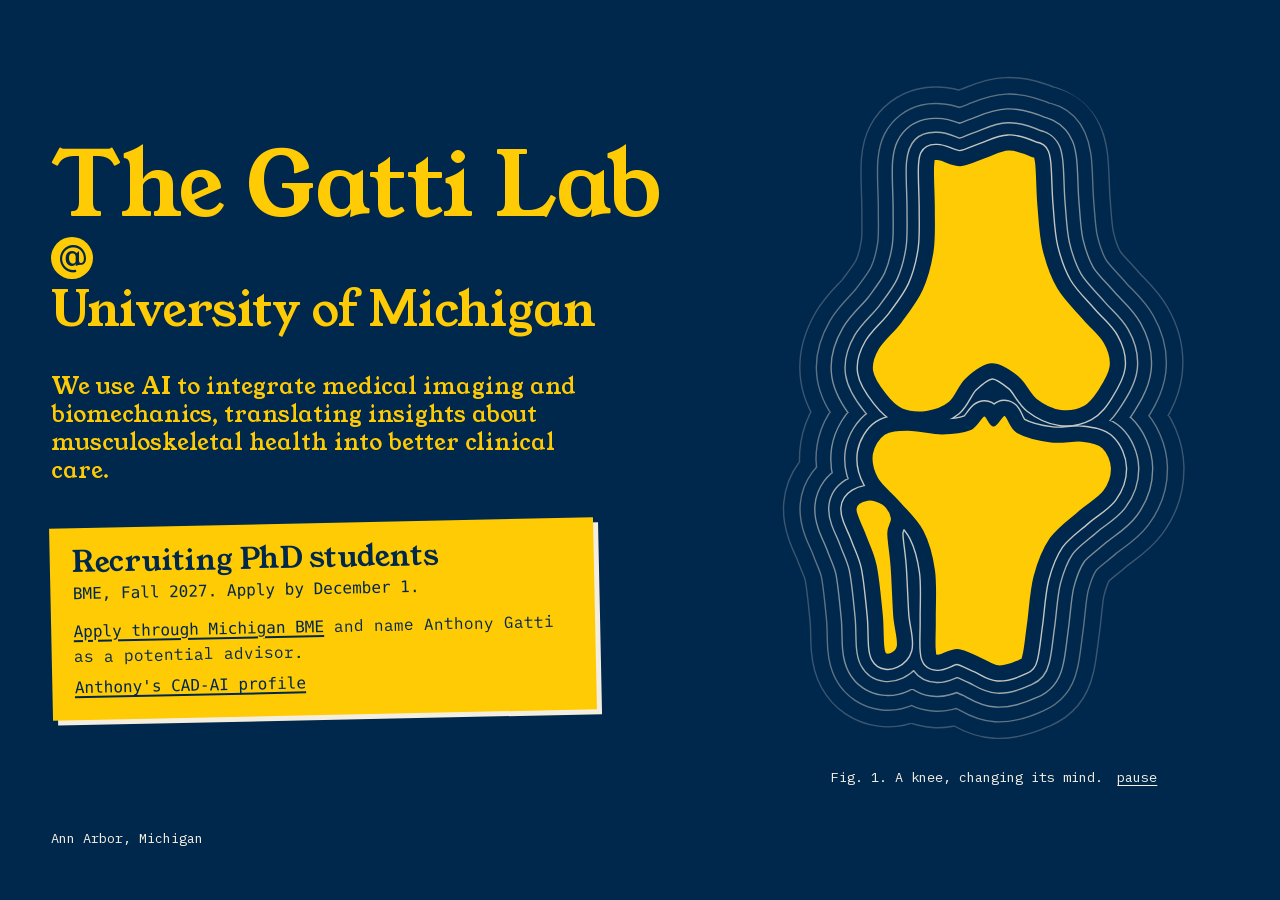
==== index.html @ 2c9ecda2 "Add The Gatti Lab site One-page static site for thegattilab.ai. index.html is the Michigan blue vers" ====
<!doctype html>
<html lang="en">
<head>
  <meta charset="utf-8">
  <meta name="viewport" content="width=device-width, initial-scale=1">
  <title>The Gatti Lab @ University of Michigan</title>
  <meta name="description" content="AI, medical imaging, and biomechanics for musculoskeletal health and clinical care. Recruiting PhD students in Biomedical Engineering for Fall 2027.">
  <meta name="theme-color" content="#00274c">

  <meta property="og:type" content="website">
  <meta property="og:url" content="https://thegattilab.ai/">
  <meta property="og:title" content="The Gatti Lab @ University of Michigan">
  <meta property="og:description" content="AI, medical imaging, and biomechanics for musculoskeletal health and clinical care. Recruiting PhD students, BME, Fall 2027.">
  <meta property="og:image" content="https://thegattilab.ai/assets/og-image.png">
  <meta name="twitter:card" content="summary_large_image">

  <link rel="icon" href="assets/favicon.svg" type="image/svg+xml">
  <link rel="preload" href="assets/fonts/young-serif.woff2" as="font" type="font/woff2" crossorigin>
  <link rel="stylesheet" href="assets/style.css">
</head>
<body class="blue">
  <main class="page">
    <div class="words">
      <h1>
        <span class="lab">The Gatti Lab</span>
        <span class="at">@</span>
        <span class="uni">University of Michigan</span>
      </h1>

      <p class="mission">We use AI to integrate medical imaging and biomechanics, translating insights about musculoskeletal health into better clinical care.</p>

      <section class="recruit" aria-labelledby="recruit-title">
        <h2 id="recruit-title">Recruiting PhD students</h2>
        <p class="when">BME, Fall 2027. Apply by December 1.</p>
        <ul>
          <li><a href="https://bme.umich.edu/academics/graduate/graduate-admissions/">Apply through Michigan BME</a> and name Anthony Gatti as a potential advisor.</li>
          <li><a href="https://cad-ai.med.umich.edu/people#h.32wbcafxf2bp">Anthony's CAD-AI profile</a></li>
        </ul>
      </section>
    </div>

    <figure class="fig">
      <svg id="morph" viewBox="-30 -80 540 790" role="img" aria-label="Outline of a knee joint, slowly changing shape and alignment, with contour lines rippling out around it.">
        <defs>
          <path id="bones" d="M169.9 32.0C170.7 22.3 170.3 24.0 175.6 23.8C180.9 23.6 192.9 31.2 201.9 30.9C210.9 30.6 220.4 25.0 229.6 22.0C238.9 19.0 248.3 13.4 257.3 13.1C266.3 12.8 278.2 17.7 283.6 20.2C289.0 22.7 288.4 18.3 289.9 28.0C291.4 37.6 291.2 61.3 292.6 77.9C294.0 94.6 294.7 112.1 298.3 127.8C301.8 143.5 306.6 158.9 313.8 172.3C320.9 185.8 332.8 197.9 341.0 208.5C349.2 219.0 358.2 226.6 363.0 235.8C367.7 244.9 370.4 254.1 369.5 263.4C368.5 272.8 361.9 283.9 357.1 291.7C352.2 299.6 347.8 306.5 340.6 310.5C333.4 314.4 322.7 316.9 313.6 315.5C304.5 314.1 294.0 309.0 286.1 302.3C278.2 295.5 274.4 282.3 266.3 275.1C258.3 267.8 247.2 258.4 237.9 258.7C228.6 259.0 218.0 269.2 210.3 277.0C202.7 284.8 199.4 298.9 192.1 305.4C184.8 312.0 175.4 315.1 166.5 316.5C157.6 317.8 146.5 316.9 138.8 313.5C131.0 310.1 125.5 303.8 119.9 296.3C114.4 288.8 106.8 277.6 105.4 268.6C104.1 259.5 106.8 251.7 111.9 242.2C117.0 232.7 128.3 222.6 135.9 211.4C143.5 200.1 152.1 188.1 157.7 174.6C163.2 161.1 167.0 145.6 169.2 130.2C171.3 114.7 170.5 98.4 170.6 82.1C170.7 65.7 169.0 41.7 169.9 32.0ZM118.8 340.5C125.6 335.8 135.0 335.7 145.7 335.6C156.5 335.4 171.9 340.0 183.2 339.8C194.6 339.6 205.8 338.0 213.5 334.3C221.2 330.6 225.1 318.6 229.5 317.8C233.8 317.0 236.0 329.5 239.8 329.4C243.7 329.3 248.1 315.8 252.6 317.2C257.0 318.5 258.1 332.2 266.5 337.5C275.0 342.8 291.3 347.0 303.1 348.7C314.9 350.4 327.7 346.6 337.4 347.8C347.0 348.9 355.5 350.2 361.1 355.6C366.8 361.0 370.9 371.5 371.1 380.2C371.2 388.8 368.1 398.8 362.0 407.4C355.9 416.0 344.0 422.7 334.4 431.8C324.9 440.9 312.3 449.9 304.6 462.2C296.9 474.4 292.0 489.2 288.1 505.4C284.1 521.5 283.0 544.2 280.9 559.1C278.9 574.1 277.6 587.7 275.9 594.9C274.1 602.2 275.4 600.3 270.4 602.7C265.4 605.0 253.6 609.7 245.9 609.3C238.3 608.8 232.2 603.1 224.4 600.0C216.5 596.9 206.9 591.0 198.9 590.5C190.9 590.0 180.9 597.5 176.4 597.2C171.9 597.0 172.6 596.3 171.9 588.9C171.1 581.5 172.1 567.9 171.9 552.8C171.8 537.8 173.1 515.1 171.1 498.6C169.0 482.1 165.7 466.8 159.6 453.8C153.5 440.7 142.6 430.4 134.4 420.2C126.3 410.0 115.8 402.0 110.9 392.7C106.0 383.3 103.8 372.6 105.1 363.9C106.4 355.2 112.0 345.2 118.8 340.5ZM85.9 427.4C86.9 420.5 95.2 417.3 100.6 416.3C106.0 415.2 113.9 417.7 118.3 421.3C122.8 424.9 126.7 432.1 127.4 437.9C128.1 443.6 122.9 446.3 122.4 455.6C121.8 465.0 123.4 478.1 124.2 493.9C124.9 509.6 125.8 534.8 126.9 550.2C128.0 565.7 132.9 579.3 130.9 586.6C128.8 593.8 117.7 599.9 114.4 593.6C111.1 587.4 112.6 566.1 110.9 549.3C109.2 532.5 107.0 507.9 104.2 492.7C101.4 477.5 97.2 468.9 94.1 458.0C91.1 447.1 84.8 434.4 85.9 427.4Z"/>
        </defs>
        <g id="rings"></g>
        <use href="#bones" class="bones"/>
      </svg>
      <figcaption>
        <span>Fig. 1. A knee, changing its mind.</span>
        <button id="pause" type="button" hidden>pause</button>
      </figcaption>
    </figure>

    <footer>Ann Arbor, Michigan</footer>
  </main>

  <script src="assets/morph.js" defer></script>
</body>
</html>
---- assets/style.css ----
@font-face {
  font-family: "Young Serif";
  src: url("fonts/young-serif.woff2") format("woff2");
  font-display: swap;
}
@font-face {
  font-family: "IBM Plex Mono";
  src: url("fonts/ibm-plex-mono-400.woff2") format("woff2");
  font-weight: 400;
  font-display: swap;
}
@font-face {
  font-family: "IBM Plex Mono";
  src: url("fonts/ibm-plex-mono-500.woff2") format("woff2");
  font-weight: 500;
  font-display: swap;
}

/* Bone version (index.html). Each colour is named by its job. */
:root {
  --paper: #f4eee0;     /* page background */
  --ink: #00274c;       /* big serif words */
  --small: #00274c;     /* small mono words */
  --maize: #ffcb05;     /* sticker, @ badge, bones */
  --on-maize: #00274c;  /* words and outlines on maize */
  --shadow: #00274c;    /* sticker shadow */
  --ring: #00274c;      /* contour rings */
  --serif: "Young Serif", Georgia, "Times New Roman", serif;
  --mono: "IBM Plex Mono", ui-monospace, Menlo, monospace;
}

/* Blue version (blue.html). Maize type, with blueprint-white details. */
body.blue {
  --paper: #00274c;
  --ink: #ffcb05;
  --small: #f4eee0;
  --shadow: #f4eee0;
  --ring: #f4eee0;
}

* { box-sizing: border-box; }

html { -webkit-text-size-adjust: 100%; }

body {
  margin: 0;
  background: var(--paper);
  color: var(--small);
  font-family: var(--mono);
  font-size: 1rem;
  line-height: 1.5;
}

a { color: inherit; text-decoration-thickness: 2px; text-underline-offset: 3px; }
a:hover { text-decoration-thickness: 4px; }
:focus-visible { outline: 3px solid var(--small); outline-offset: 3px; }
.recruit :focus-visible { outline-color: var(--on-maize); }

.page {
  display: grid;
  grid-template-columns: minmax(0, 1.4fr) minmax(0, 1fr);
  grid-template-rows: 1fr auto;
  column-gap: clamp(2rem, 4vw, 5rem);
  row-gap: 1.5rem;
  min-height: 100vh;
  min-height: 100svh;
  max-width: 1400px;
  margin: 0 auto;
  padding: clamp(1.5rem, 4vw, 4rem);
}

.words { align-self: center; }

h1 {
  margin: 0;
  color: var(--ink);
  font-family: var(--serif);
  font-weight: 400;
  line-height: 1;
  letter-spacing: -0.015em;
}
h1 span { display: block; white-space: nowrap; }

.lab { font-size: clamp(3rem, 7vw, 7.25rem); }
.uni { font-size: clamp(1.7rem, 3.75vw, 3.9rem); }

h1 .at {
  display: grid;
  place-items: center;
  width: 1.5em;
  height: 1.5em;
  margin: 0.25em 0;
  padding-bottom: 0.08em;
  border-radius: 50%;
  background: var(--maize);
  color: var(--on-maize);
  font-size: clamp(1.3rem, 2.2vw, 2.2rem);
}

.mission {
  margin: clamp(1.75rem, 3vw, 3rem) 0 0;
  max-width: 40ch;
  color: var(--ink);
  font-family: var(--serif);
  font-size: clamp(1.2rem, 1.75vw, 1.65rem);
  line-height: 1.25;
}

/* The recruiting note is a sticker slapped onto the page. */
.recruit {
  display: inline-block;
  max-width: 34rem;
  margin-top: clamp(1.75rem, 3vw, 2.75rem);
  padding: 1.15rem 1.4rem 1.25rem;
  background: var(--maize);
  color: var(--on-maize);
  transform: rotate(-1.2deg);
  box-shadow: 5px 5px 0 var(--shadow);
}
.recruit h2 {
  margin: 0;
  font-family: var(--serif);
  font-size: clamp(1.45rem, 2.3vw, 2.1rem);
  font-weight: 400;
  line-height: 1.1;
}
.when { margin: 0.2rem 0 0.8rem; font-weight: 500; }
.recruit ul { margin: 0; padding: 0; list-style: none; }
.recruit li + li { margin-top: 0.45rem; }
.recruit a { font-weight: 500; }

.fig {
  align-self: center;
  justify-self: center;
  width: 100%;
  max-width: calc((100svh - 11rem) * 0.68);
  margin: 0;
}
#morph { display: block; width: 100%; height: auto; overflow: visible; }

/* Stacked strokes on one path. A thick stroke with round joins is an exact
   distance offset, so these rings are level sets of the distance to the bones. */
#morph use { fill: none; stroke-linejoin: round; }
#morph .bones { fill: var(--maize); stroke: var(--on-maize); stroke-width: 4; }

figcaption {
  display: flex;
  flex-wrap: wrap;
  justify-content: center;
  gap: 0.25rem 0.9rem;
  margin-top: 0.75rem;
  font-size: 0.85rem;
  text-align: center;
}
#pause {
  padding: 0;
  border: 0;
  background: none;
  color: inherit;
  font: inherit;
  text-decoration: underline;
  text-underline-offset: 3px;
  cursor: pointer;
}
#pause[hidden] { display: none; }

footer {
  grid-column: 1 / -1;
  font-size: 0.85rem;
}

@media (max-width: 860px) {
  .page {
    grid-template-columns: minmax(0, 1fr);
    grid-template-rows: none;
  }
  .lab { font-size: clamp(2.5rem, 13vw, 6rem); }
  .uni { font-size: clamp(1.4rem, 7vw, 3.3rem); }
  .at { font-size: clamp(1.3rem, 5vw, 2rem); }
  .fig { max-width: 20rem; }
  .recruit { display: block; }
}
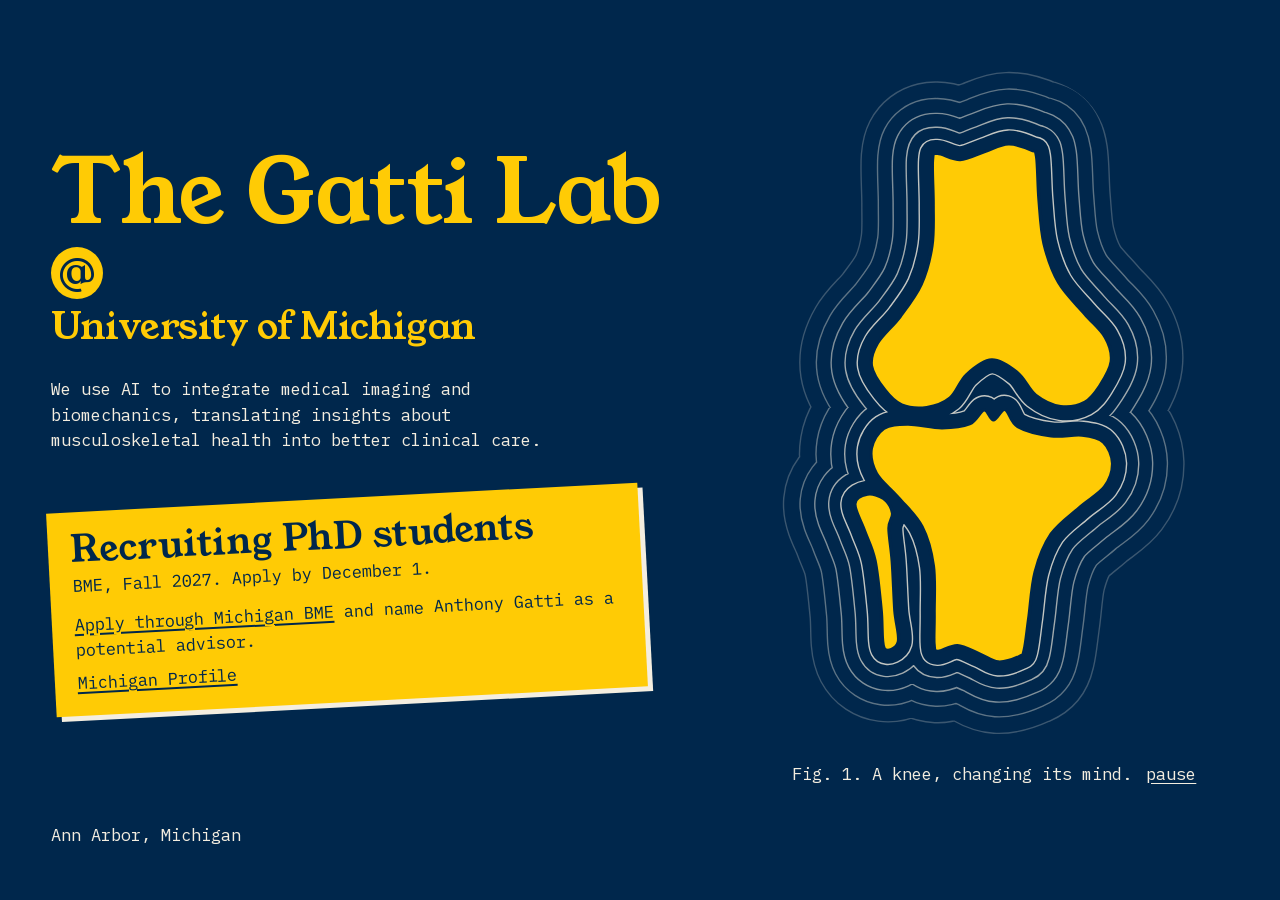
==== commit d09ef7f1: "Simplify type and tilt the recruiting card further Limit the page to two fonts at three sizes, with " ====
--- a/index.html
+++ b/index.html
@@ -34,7 +34,7 @@
         <p class="when">BME, Fall 2027. Apply by December 1.</p>
         <ul>
           <li><a href="https://bme.umich.edu/academics/graduate/graduate-admissions/">Apply through Michigan BME</a> and name Anthony Gatti as a potential advisor.</li>
-          <li><a href="https://cad-ai.med.umich.edu/people#h.32wbcafxf2bp">Anthony's CAD-AI profile</a></li>
+          <li><a href="https://cad-ai.med.umich.edu/people#h.32wbcafxf2bp">Michigan Profile</a></li>
         </ul>
       </section>
     </div>
--- a/assets/style.css
+++ b/assets/style.css
@@ -9,15 +9,13 @@
   font-weight: 400;
   font-display: swap;
 }
-@font-face {
-  font-family: "IBM Plex Mono";
-  src: url("fonts/ibm-plex-mono-500.woff2") format("woff2");
-  font-weight: 500;
-  font-display: swap;
-}
 
-/* Bone version (index.html). Each colour is named by its job. */
+/* Bone version (bone.html). Each colour is named by its job.
+   Type is deliberately limited: serif at --xl and --l for headings, and mono at
+   the body size for everything else. */
 :root {
+  --xl: clamp(3rem, 7vw, 7.25rem);
+  --l: clamp(1.6rem, 2.9vw, 2.75rem);
   --paper: #f4eee0;     /* page background */
   --ink: #00274c;       /* big serif words */
   --small: #00274c;     /* small mono words */
@@ -29,7 +27,7 @@
   --mono: "IBM Plex Mono", ui-monospace, Menlo, monospace;
 }
 
-/* Blue version (blue.html). Maize type, with blueprint-white details. */
+/* Blue version (index.html). Maize type, with blueprint-white details. */
 body.blue {
   --paper: #00274c;
   --ink: #ffcb05;
@@ -47,7 +45,7 @@
   background: var(--paper);
   color: var(--small);
   font-family: var(--mono);
-  font-size: 1rem;
+  font-size: 1.0625rem;
   line-height: 1.5;
 }
 
@@ -81,53 +79,48 @@
 }
 h1 span { display: block; white-space: nowrap; }
 
-.lab { font-size: clamp(3rem, 7vw, 7.25rem); }
-.uni { font-size: clamp(1.7rem, 3.75vw, 3.9rem); }
+.lab { font-size: var(--xl); }
+.uni { font-size: var(--l); }
 
 h1 .at {
   display: grid;
   place-items: center;
-  width: 1.5em;
-  height: 1.5em;
+  width: 1.4em;
+  height: 1.4em;
   margin: 0.25em 0;
   padding-bottom: 0.08em;
   border-radius: 50%;
   background: var(--maize);
   color: var(--on-maize);
-  font-size: clamp(1.3rem, 2.2vw, 2.2rem);
+  font-size: var(--l);
 }
 
 .mission {
-  margin: clamp(1.75rem, 3vw, 3rem) 0 0;
-  max-width: 40ch;
-  color: var(--ink);
-  font-family: var(--serif);
-  font-size: clamp(1.2rem, 1.75vw, 1.65rem);
-  line-height: 1.25;
+  margin: clamp(1.5rem, 2.5vw, 2.5rem) 0 0;
+  max-width: 54ch;
 }
 
 /* The recruiting note is a sticker slapped onto the page. */
 .recruit {
   display: inline-block;
-  max-width: 34rem;
-  margin-top: clamp(1.75rem, 3vw, 2.75rem);
+  max-width: 37rem;
+  margin-top: clamp(2.25rem, 3.5vw, 3.25rem);
   padding: 1.15rem 1.4rem 1.25rem;
   background: var(--maize);
   color: var(--on-maize);
-  transform: rotate(-1.2deg);
+  transform: rotate(-3deg);
   box-shadow: 5px 5px 0 var(--shadow);
 }
 .recruit h2 {
   margin: 0;
   font-family: var(--serif);
-  font-size: clamp(1.45rem, 2.3vw, 2.1rem);
+  font-size: var(--l);
   font-weight: 400;
   line-height: 1.1;
 }
-.when { margin: 0.2rem 0 0.8rem; font-weight: 500; }
+.when { margin: 0.2rem 0 0.8rem; }
 .recruit ul { margin: 0; padding: 0; list-style: none; }
 .recruit li + li { margin-top: 0.45rem; }
-.recruit a { font-weight: 500; }
 
 .fig {
   align-self: center;
@@ -149,8 +142,8 @@
   justify-content: center;
   gap: 0.25rem 0.9rem;
   margin-top: 0.75rem;
-  font-size: 0.85rem;
   text-align: center;
+  text-wrap: balance;
 }
 #pause {
   padding: 0;
@@ -166,17 +159,17 @@
 
 footer {
   grid-column: 1 / -1;
-  font-size: 0.85rem;
 }
 
 @media (max-width: 860px) {
+  :root {
+    --xl: clamp(2.5rem, 13vw, 6rem);
+    --l: clamp(1.35rem, 6.2vw, 2.75rem);
+  }
   .page {
     grid-template-columns: minmax(0, 1fr);
     grid-template-rows: none;
   }
-  .lab { font-size: clamp(2.5rem, 13vw, 6rem); }
-  .uni { font-size: clamp(1.4rem, 7vw, 3.3rem); }
-  .at { font-size: clamp(1.3rem, 5vw, 2rem); }
   .fig { max-width: 20rem; }
   .recruit { display: block; }
 }
